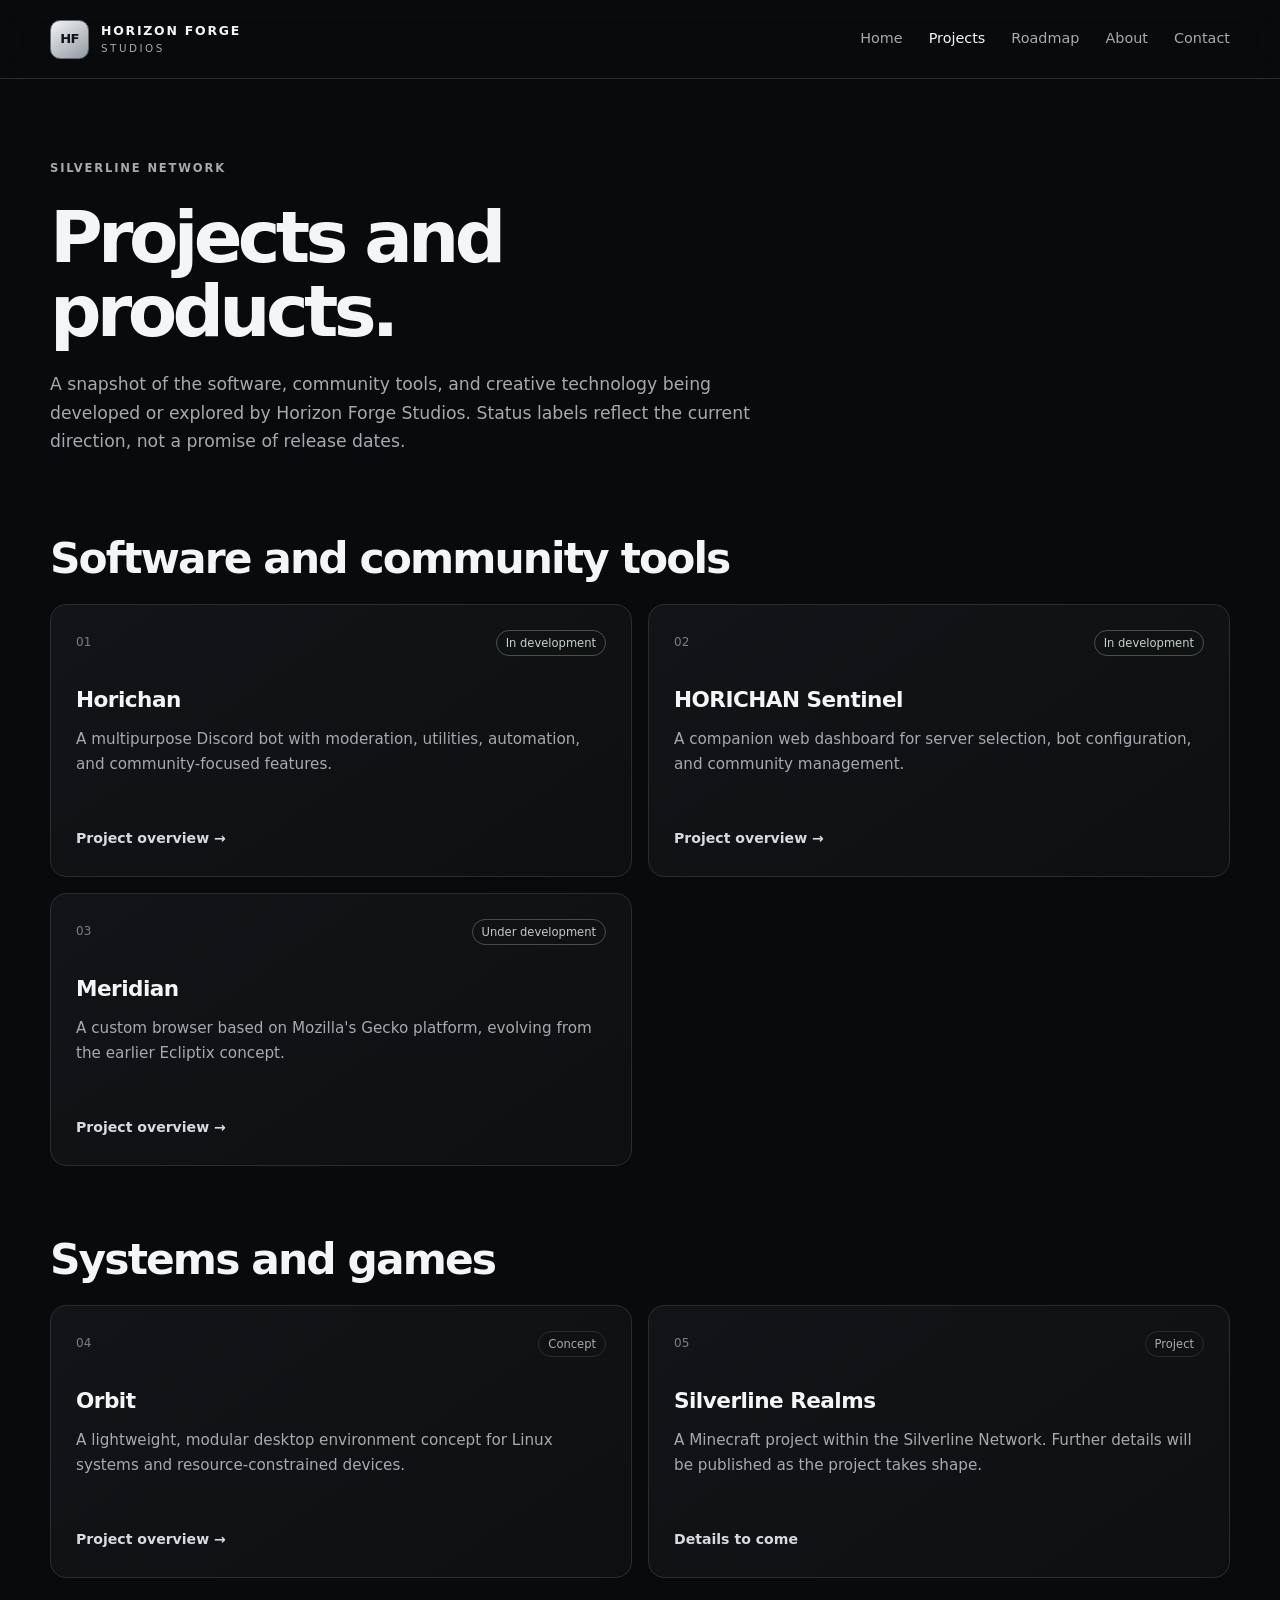
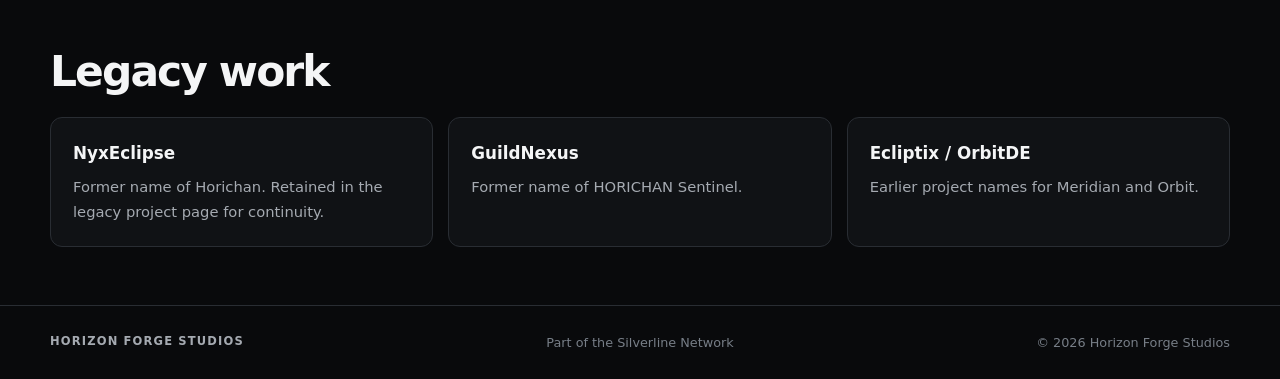
==== pages/projects.html @ 58f56624 "Update project catalog to current Silverline Network projects" ====
<!doctype html>
<html lang="en">
<head>
  <meta charset="utf-8">
  <meta name="viewport" content="width=device-width, initial-scale=1">
  <meta name="description" content="Explore software, browser, desktop, and game projects in the Silverline Network.">
  <title>Projects | Horizon Forge Studios</title>
  <link rel="stylesheet" href="../style.css">
</head>
<body>
  <header class="site-header"><div class="header-container">
    <a class="brand" href="../index.html"><span class="brand-mark" aria-hidden="true">HF</span><span class="brand-copy"><strong>HORIZON FORGE</strong><small>STUDIOS</small></span></a>
    <nav aria-label="Main navigation"><a href="../index.html">Home</a><a href="projects.html" aria-current="page">Projects</a><a href="roadmap.html">Roadmap</a><a href="about.html">About</a><a href="contact.html">Contact</a></nav>
  </div></header>
  <main>
    <section class="page-intro"><p class="eyebrow">SILVERLINE NETWORK</p><h1>Projects and products.</h1><p>A snapshot of the software, community tools, and creative technology being developed or explored by Horizon Forge Studios. Status labels reflect the current direction, not a promise of release dates.</p></section>
    <section class="content-section"><h2>Software and community tools</h2><div class="project-grid">
      <article class="project-card"><div class="card-topline"><span class="project-index">01</span><span class="status status-active">In development</span></div><h3>Horichan</h3><p>A multipurpose Discord bot with moderation, utilities, automation, and community-focused features.</p><a class="text-link" href="projects/nyxeclipse.html">Project overview →</a></article>
      <article class="project-card"><div class="card-topline"><span class="project-index">02</span><span class="status status-active">In development</span></div><h3>HORICHAN Sentinel</h3><p>A companion web dashboard for server selection, bot configuration, and community management.</p><a class="text-link" href="projects/guildnexus.html">Project overview →</a></article>
      <article class="project-card"><div class="card-topline"><span class="project-index">03</span><span class="status status-planned">Under development</span></div><h3>Meridian</h3><p>A custom browser based on Mozilla's Gecko platform, evolving from the earlier Ecliptix concept.</p><a class="text-link" href="projects/ecliptix.html">Project overview →</a></article>
    </div></section>
    <section class="content-section"><h2>Systems and games</h2><div class="project-grid">
      <article class="project-card"><div class="card-topline"><span class="project-index">04</span><span class="status status-concept">Concept</span></div><h3>Orbit</h3><p>A lightweight, modular desktop environment concept for Linux systems and resource-constrained devices.</p><a class="text-link" href="projects/orbitde.html">Project overview →</a></article>
      <article class="project-card"><div class="card-topline"><span class="project-index">05</span><span class="status status-concept">Project</span></div><h3>Silverline Realms</h3><p>A Minecraft project within the Silverline Network. Further details will be published as the project takes shape.</p><span class="text-link">Details to come</span></article>
    </div></section>
    <section class="content-section"><h2>Legacy work</h2><div class="info-grid">
      <article class="info-card"><h3>NyxEclipse</h3><p>Former name of Horichan. Retained in the legacy project page for continuity.</p></article>
      <article class="info-card"><h3>GuildNexus</h3><p>Former name of HORICHAN Sentinel.</p></article>
      <article class="info-card"><h3>Ecliptix / OrbitDE</h3><p>Earlier project names for Meridian and Orbit.</p></article>
    </div></section>
  </main>
  <footer class="site-footer"><a class="footer-brand" href="../index.html">HORIZON FORGE STUDIOS</a><span>Part of the Silverline Network</span><span>© 2026 Horizon Forge Studios</span></footer>
</body>
</html>
---- style.css ----
/* Horizon Forge Studios | Silverline Network */
:root {
  color-scheme: dark;
  --bg: #090a0c;
  --surface: #101215;
  --surface-raised: #15181c;
  --border: #292d33;
  --border-strong: #424850;
  --text: #f4f5f6;
  --muted: #a5aab1;
  --subtle: #777e87;
  --silver: #d7dbe0;
  --max-width: 1180px;
  --radius: 16px;
  --ease: 180ms ease;
}
* { box-sizing: border-box; }
html { scroll-behavior: smooth; }
body {
  margin: 0;
  min-width: 320px;
  background: var(--bg);
  color: var(--text);
  font-family: Inter, ui-sans-serif, system-ui, -apple-system, BlinkMacSystemFont, "Segoe UI", sans-serif;
  line-height: 1.65;
  -webkit-font-smoothing: antialiased;
}
a { color: inherit; text-decoration: none; }
a:focus-visible, button:focus-visible { outline: 2px solid var(--silver); outline-offset: 4px; }
.site-header {
  position: sticky;
  top: 0;
  z-index: 20;
  background: rgb(9 10 12 / 90%);
  border-bottom: 1px solid var(--border);
  backdrop-filter: blur(16px);
}
.header-container {
  width: min(var(--max-width), calc(100% - 48px));
  min-height: 78px;
  margin: 0 auto;
  display: flex;
  align-items: center;
  justify-content: space-between;
  gap: 28px;
}
.brand { display: inline-flex; align-items: center; gap: 12px; flex-shrink: 0; }
.brand-mark {
  display: grid; place-items: center; width: 39px; height: 39px;
  border: 1px solid #626971; border-radius: 10px;
  background: linear-gradient(145deg, #f1f3f5, #9299a2);
  color: #111317; font-size: .82rem; font-weight: 850; letter-spacing: -.06em;
}
.brand-copy { display: grid; line-height: 1.25; letter-spacing: .11em; }
.brand-copy strong { font-size: .78rem; font-weight: 750; }
.brand-copy small { margin-top: 3px; color: var(--muted); font-size: .65rem; letter-spacing: .24em; }
nav { display: flex; flex-wrap: wrap; align-items: center; gap: 26px; }
nav a { color: var(--muted); font-size: .9rem; transition: color var(--ease); }
nav a:hover, nav a[aria-current="page"] { color: var(--text); }
main { width: min(var(--max-width), calc(100% - 48px)); margin: 0 auto; }
.hero { padding: clamp(76px, 12vw, 144px) 0 94px; max-width: 920px; }
.eyebrow {
  display: flex; align-items: center; gap: 10px;
  color: var(--muted); font-size: .72rem; font-weight: 700; letter-spacing: .16em;
}
.eyebrow span { display: inline-block; width: 4px; height: 4px; border-radius: 50%; background: var(--subtle); }
h1, h2, h3, p { margin-top: 0; }
h1 { margin: 22px 0; font-size: clamp(2.8rem, 7vw, 5.6rem); line-height: 1.03; letter-spacing: -.065em; font-weight: 720; }
h1 span, .mission h2 span { color: #9299a2; }
.hero-copy { max-width: 690px; color: var(--muted); font-size: clamp(1.02rem, 2vw, 1.2rem); }
.hero-actions { display: flex; flex-wrap: wrap; gap: 12px; margin-top: 30px; }
.button {
  display: inline-flex; align-items: center; justify-content: center; gap: 12px;
  min-height: 46px; padding: 11px 17px; border: 1px solid var(--border-strong);
  border-radius: 9px; font-size: .9rem; font-weight: 650;
  transition: background var(--ease), border-color var(--ease), transform var(--ease);
}
.button:hover { transform: translateY(-1px); border-color: #777e87; }
.button-primary { color: #111317; background: #e4e7ea; border-color: #e4e7ea; }
.button-primary:hover { background: #fff; border-color: #fff; }
.button-secondary { color: var(--text); background: transparent; }
.button-secondary:hover { background: var(--surface-raised); }
.hero-meta { display: flex; align-items: center; gap: 9px; margin-top: 34px; color: var(--subtle); font-size: .82rem; }
.status-dot { width: 7px; height: 7px; border-radius: 50%; background: #b9c0c8; }
.section-block { padding: 32px 0 88px; }
.section-heading { display: flex; justify-content: space-between; align-items: end; gap: 20px; margin-bottom: 25px; }
.section-heading .eyebrow { margin-bottom: 7px; }
h2 { margin-bottom: 0; font-size: clamp(1.8rem, 4vw, 2.65rem); line-height: 1.15; letter-spacing: -.045em; }
.project-grid { display: grid; grid-template-columns: repeat(2, minmax(0, 1fr)); gap: 16px; }
.project-card {
  min-width: 0; padding: 25px; border: 1px solid var(--border); border-radius: var(--radius);
  background: linear-gradient(145deg, #121417, #0d0f11);
  transition: border-color var(--ease), background var(--ease), transform var(--ease);
}
.project-card:hover { transform: translateY(-3px); border-color: var(--border-strong); background: var(--surface); }
.card-topline { display: flex; align-items: center; justify-content: space-between; gap: 12px; margin-bottom: 26px; }
.project-index { color: var(--subtle); font-size: .75rem; font-variant-numeric: tabular-nums; }
.status { display: inline-flex; align-items: center; padding: 4px 9px; border: 1px solid var(--border); border-radius: 999px; color: var(--muted); font-size: .72rem; line-height: 1.4; }
.status-active { border-color: #46534a; color: #c4d4c8; }
.status-planned { border-color: #484c52; color: #c5c9cf; }
.status-concept { color: #a6abb2; }
.project-card h3 { margin-bottom: 9px; font-size: 1.35rem; letter-spacing: -.025em; }
.project-card p, .network-panel p, .mission > p:last-child { color: var(--muted); }
.project-card p { min-height: 78px; margin-bottom: 20px; font-size: .95rem; }
.text-link { display: inline-flex; align-items: center; gap: 9px; color: var(--silver); font-size: .88rem; font-weight: 650; }
.text-link:hover { color: white; }
.network-panel {
  display: flex; justify-content: space-between; align-items: center; gap: 32px;
  padding: clamp(25px, 5vw, 48px); border: 1px solid var(--border);
  border-radius: var(--radius); background: linear-gradient(120deg, #15181c, #0d0f11);
}
.network-panel .eyebrow { margin-bottom: 10px; }
.network-panel h2 { margin-bottom: 12px; }
.network-panel p { max-width: 650px; margin-bottom: 0; }
.network-panel .button { flex-shrink: 0; }
.mission { max-width: 720px; padding: 100px 0 110px; }
.mission .eyebrow { margin-bottom: 18px; }
.mission h2 { margin-bottom: 20px; font-size: clamp(2.2rem, 5vw, 3.7rem); }
.mission > p:last-child { max-width: 640px; }
.page-intro { max-width: 760px; padding: 80px 0 50px; }
.page-intro h1 { font-size: clamp(2.8rem, 6vw, 4.5rem); }
.page-intro > p:last-child { max-width: 700px; color: var(--muted); font-size: 1.08rem; }
.content-section { padding: 12px 0 58px; }
.content-section h2 { margin-bottom: 20px; }
.content-section > p { max-width: 800px; color: var(--muted); }
.info-grid { display: grid; grid-template-columns: repeat(3, minmax(0, 1fr)); gap: 15px; }
.info-card { padding: 22px; border: 1px solid var(--border); border-radius: 12px; background: var(--surface); }
.info-card h3 { margin-bottom: 8px; font-size: 1.05rem; }
.info-card p { margin-bottom: 0; color: var(--muted); font-size: .92rem; }
.roadmap-list { display: grid; gap: 12px; }
.roadmap-item { display: grid; grid-template-columns: 160px 1fr; gap: 20px; padding: 22px; border: 1px solid var(--border); border-radius: 12px; background: var(--surface); }
.roadmap-item h3 { margin-bottom: 5px; }
.roadmap-item p { margin-bottom: 0; color: var(--muted); }
.contact-panel { padding: 28px; border: 1px solid var(--border); border-radius: var(--radius); background: var(--surface); }
.contact-panel p { color: var(--muted); }
.site-footer {
  display: flex; flex-wrap: wrap; justify-content: space-between; gap: 12px 24px;
  padding: 26px max(24px, calc((100% - var(--max-width)) / 2));
  border-top: 1px solid var(--border); color: var(--subtle); font-size: .8rem;
}
.footer-brand { color: var(--muted); font-size: .72rem; font-weight: 750; letter-spacing: .1em; }
@media (max-width: 760px) {
  .header-container { width: min(100% - 32px, var(--max-width)); min-height: auto; padding: 16px 0; align-items: flex-start; flex-direction: column; gap: 15px; }
  nav { gap: 10px 18px; }
  nav a { font-size: .85rem; }
  main { width: min(100% - 32px, var(--max-width)); }
  .hero { padding: 76px 0 70px; }
  .project-grid, .info-grid { grid-template-columns: 1fr; }
  .project-card p { min-height: 0; }
  .section-heading { align-items: flex-start; flex-direction: column; }
  .network-panel { align-items: flex-start; flex-direction: column; }
  .roadmap-item { grid-template-columns: 1fr; gap: 8px; }
  .site-footer { padding: 24px 16px; flex-direction: column; }
}
@media (prefers-reduced-motion: reduce) {
  *, *::before, *::after { scroll-behavior: auto !important; transition-duration: .01ms !important; animation-duration: .01ms !important; }
}
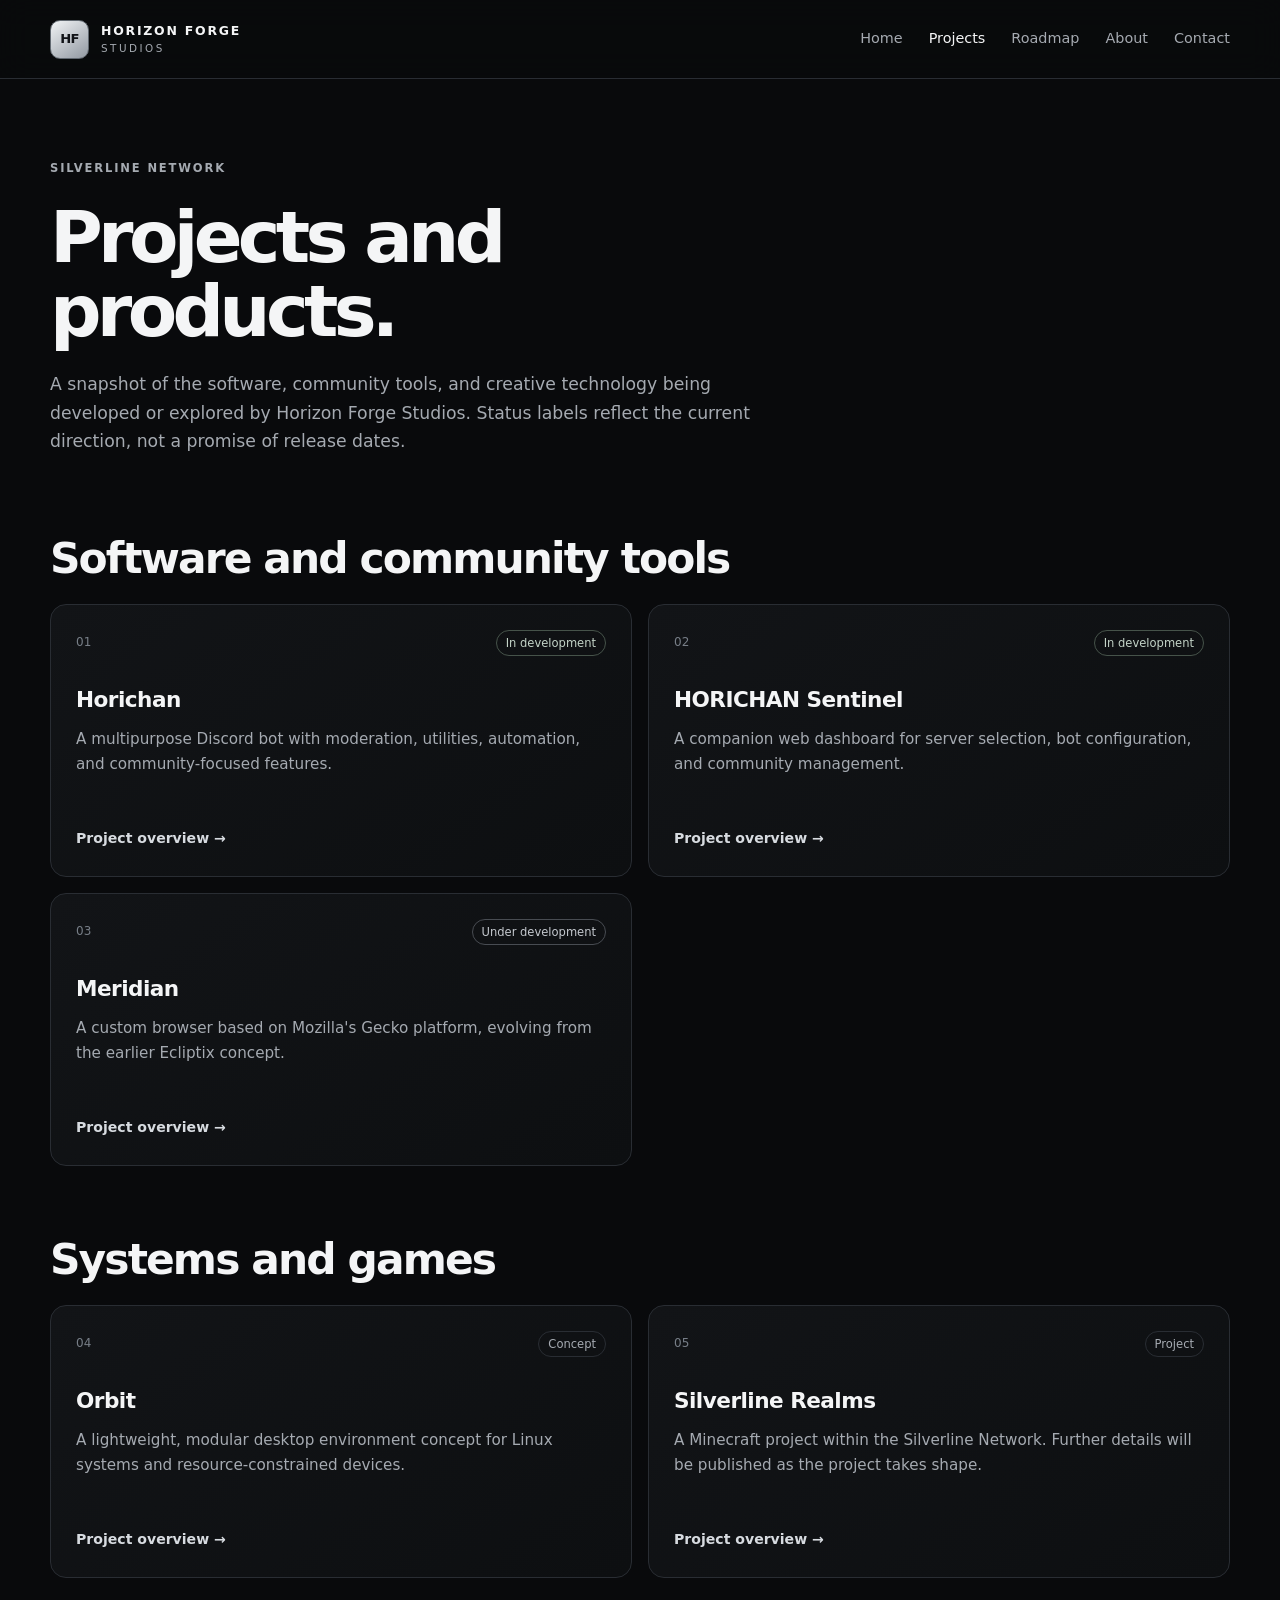
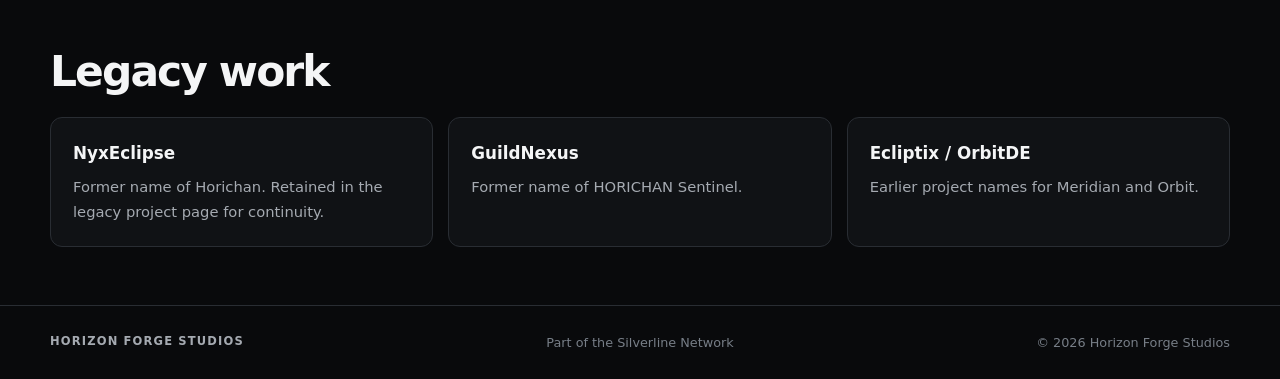
==== commit c7f30107: "Link Silverline Realms project overview" ====
--- a/pages/projects.html
+++ b/pages/projects.html
@@ -21,7 +21,7 @@
     </div></section>
     <section class="content-section"><h2>Systems and games</h2><div class="project-grid">
       <article class="project-card"><div class="card-topline"><span class="project-index">04</span><span class="status status-concept">Concept</span></div><h3>Orbit</h3><p>A lightweight, modular desktop environment concept for Linux systems and resource-constrained devices.</p><a class="text-link" href="projects/orbitde.html">Project overview →</a></article>
-      <article class="project-card"><div class="card-topline"><span class="project-index">05</span><span class="status status-concept">Project</span></div><h3>Silverline Realms</h3><p>A Minecraft project within the Silverline Network. Further details will be published as the project takes shape.</p><span class="text-link">Details to come</span></article>
+      <article class="project-card"><div class="card-topline"><span class="project-index">05</span><span class="status status-concept">Project</span></div><h3>Silverline Realms</h3><p>A Minecraft project within the Silverline Network. Further details will be published as the project takes shape.</p><a class="text-link" href="projects/silverline-realms.html">Project overview →</a></article>
     </div></section>
     <section class="content-section"><h2>Legacy work</h2><div class="info-grid">
       <article class="info-card"><h3>NyxEclipse</h3><p>Former name of Horichan. Retained in the legacy project page for continuity.</p></article>
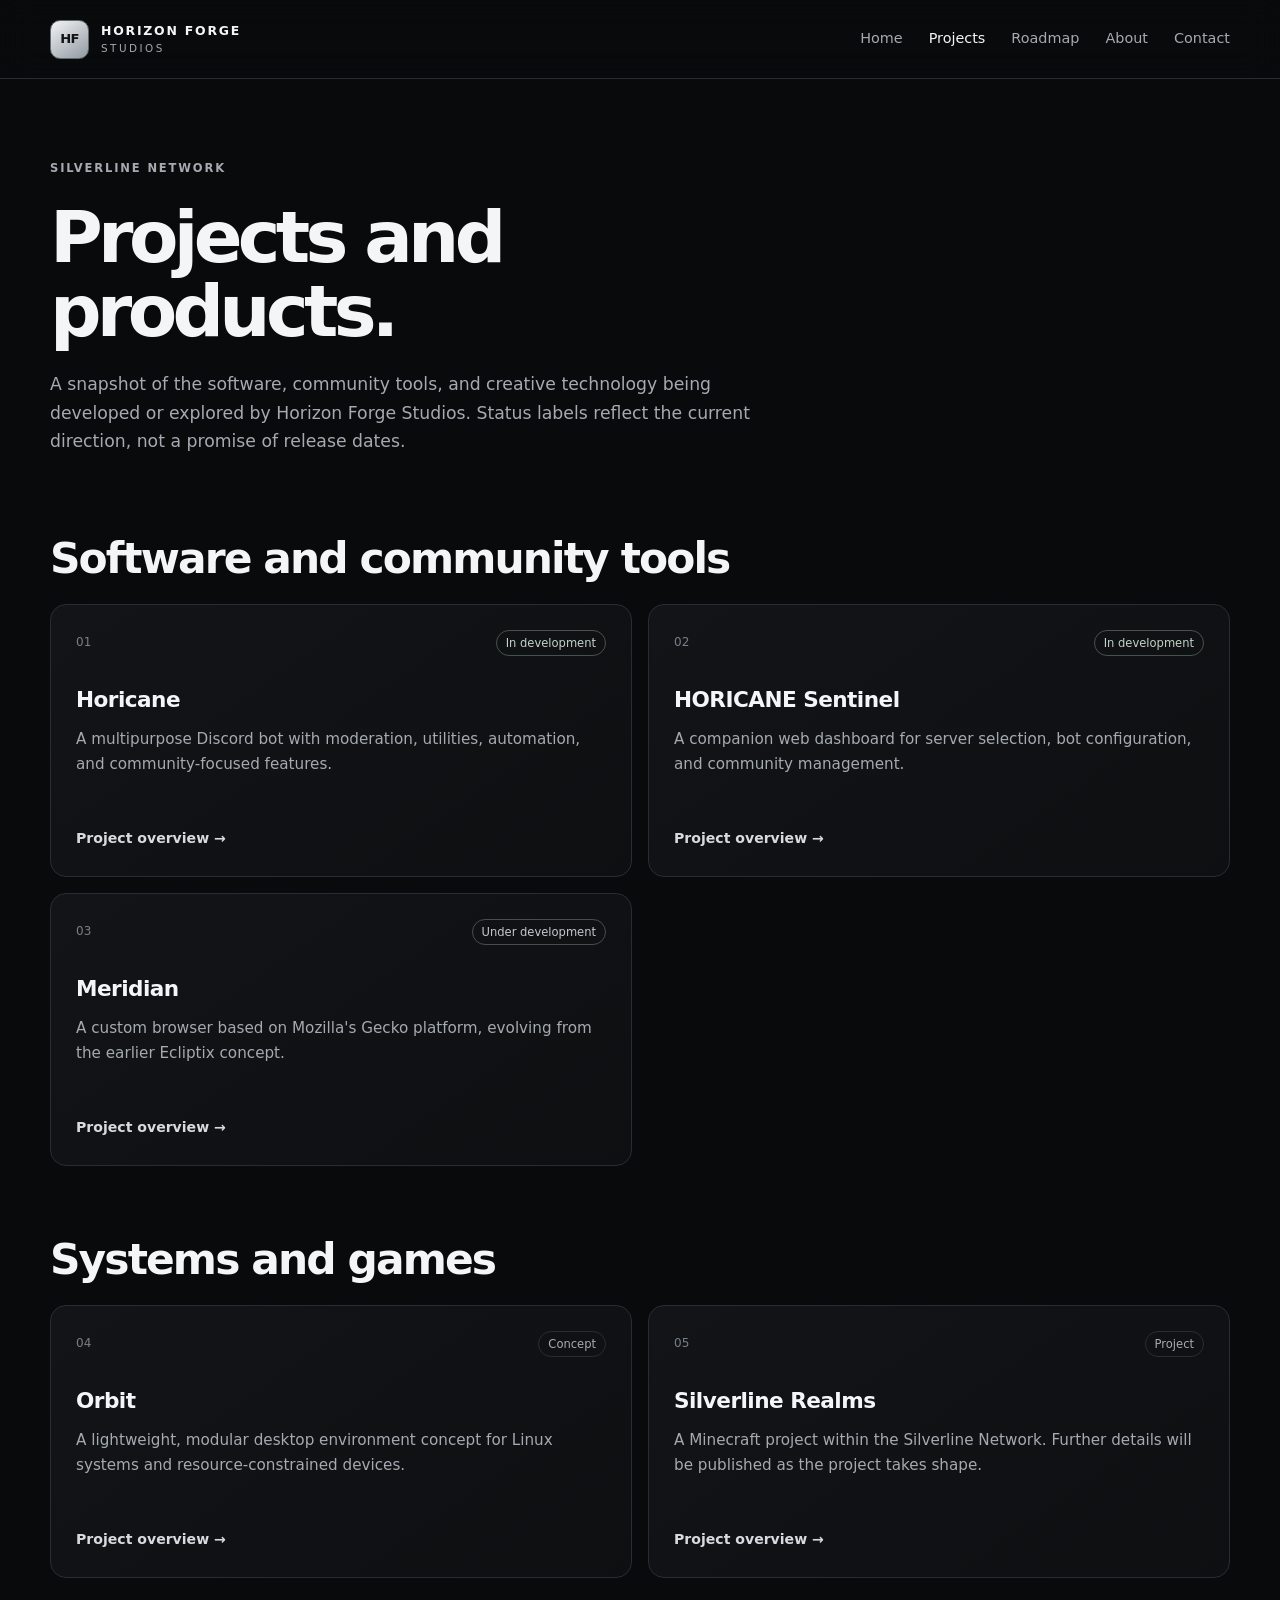
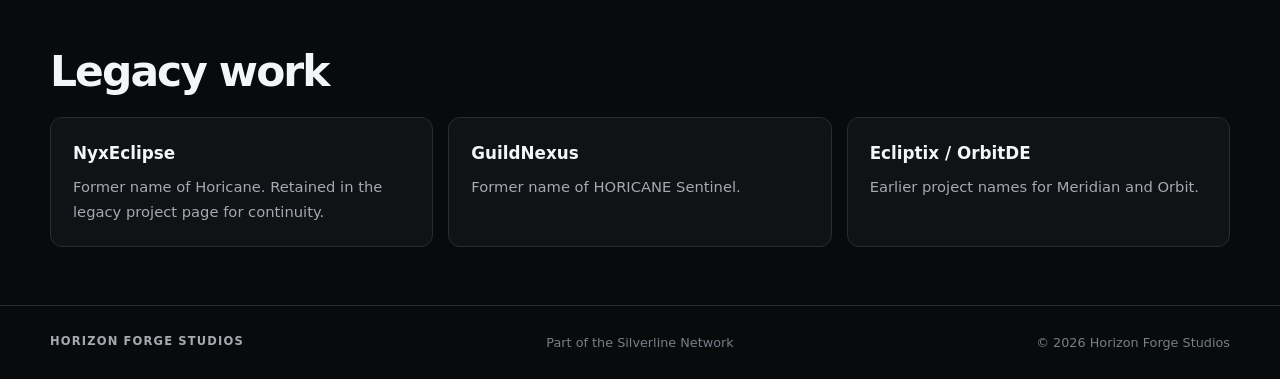
==== commit 134c923b: "Rename Horichan to Horicane" ====
--- a/pages/projects.html
+++ b/pages/projects.html
@@ -15,8 +15,8 @@
   <main>
     <section class="page-intro"><p class="eyebrow">SILVERLINE NETWORK</p><h1>Projects and products.</h1><p>A snapshot of the software, community tools, and creative technology being developed or explored by Horizon Forge Studios. Status labels reflect the current direction, not a promise of release dates.</p></section>
     <section class="content-section"><h2>Software and community tools</h2><div class="project-grid">
-      <article class="project-card"><div class="card-topline"><span class="project-index">01</span><span class="status status-active">In development</span></div><h3>Horichan</h3><p>A multipurpose Discord bot with moderation, utilities, automation, and community-focused features.</p><a class="text-link" href="projects/nyxeclipse.html">Project overview →</a></article>
-      <article class="project-card"><div class="card-topline"><span class="project-index">02</span><span class="status status-active">In development</span></div><h3>HORICHAN Sentinel</h3><p>A companion web dashboard for server selection, bot configuration, and community management.</p><a class="text-link" href="projects/guildnexus.html">Project overview →</a></article>
+      <article class="project-card"><div class="card-topline"><span class="project-index">01</span><span class="status status-active">In development</span></div><h3>Horicane</h3><p>A multipurpose Discord bot with moderation, utilities, automation, and community-focused features.</p><a class="text-link" href="projects/nyxeclipse.html">Project overview →</a></article>
+      <article class="project-card"><div class="card-topline"><span class="project-index">02</span><span class="status status-active">In development</span></div><h3>HORICANE Sentinel</h3><p>A companion web dashboard for server selection, bot configuration, and community management.</p><a class="text-link" href="projects/guildnexus.html">Project overview →</a></article>
       <article class="project-card"><div class="card-topline"><span class="project-index">03</span><span class="status status-planned">Under development</span></div><h3>Meridian</h3><p>A custom browser based on Mozilla's Gecko platform, evolving from the earlier Ecliptix concept.</p><a class="text-link" href="projects/ecliptix.html">Project overview →</a></article>
     </div></section>
     <section class="content-section"><h2>Systems and games</h2><div class="project-grid">
@@ -24,8 +24,8 @@
       <article class="project-card"><div class="card-topline"><span class="project-index">05</span><span class="status status-concept">Project</span></div><h3>Silverline Realms</h3><p>A Minecraft project within the Silverline Network. Further details will be published as the project takes shape.</p><a class="text-link" href="projects/silverline-realms.html">Project overview →</a></article>
     </div></section>
     <section class="content-section"><h2>Legacy work</h2><div class="info-grid">
-      <article class="info-card"><h3>NyxEclipse</h3><p>Former name of Horichan. Retained in the legacy project page for continuity.</p></article>
-      <article class="info-card"><h3>GuildNexus</h3><p>Former name of HORICHAN Sentinel.</p></article>
+      <article class="info-card"><h3>NyxEclipse</h3><p>Former name of Horicane. Retained in the legacy project page for continuity.</p></article>
+      <article class="info-card"><h3>GuildNexus</h3><p>Former name of HORICANE Sentinel.</p></article>
       <article class="info-card"><h3>Ecliptix / OrbitDE</h3><p>Earlier project names for Meridian and Orbit.</p></article>
     </div></section>
   </main>
